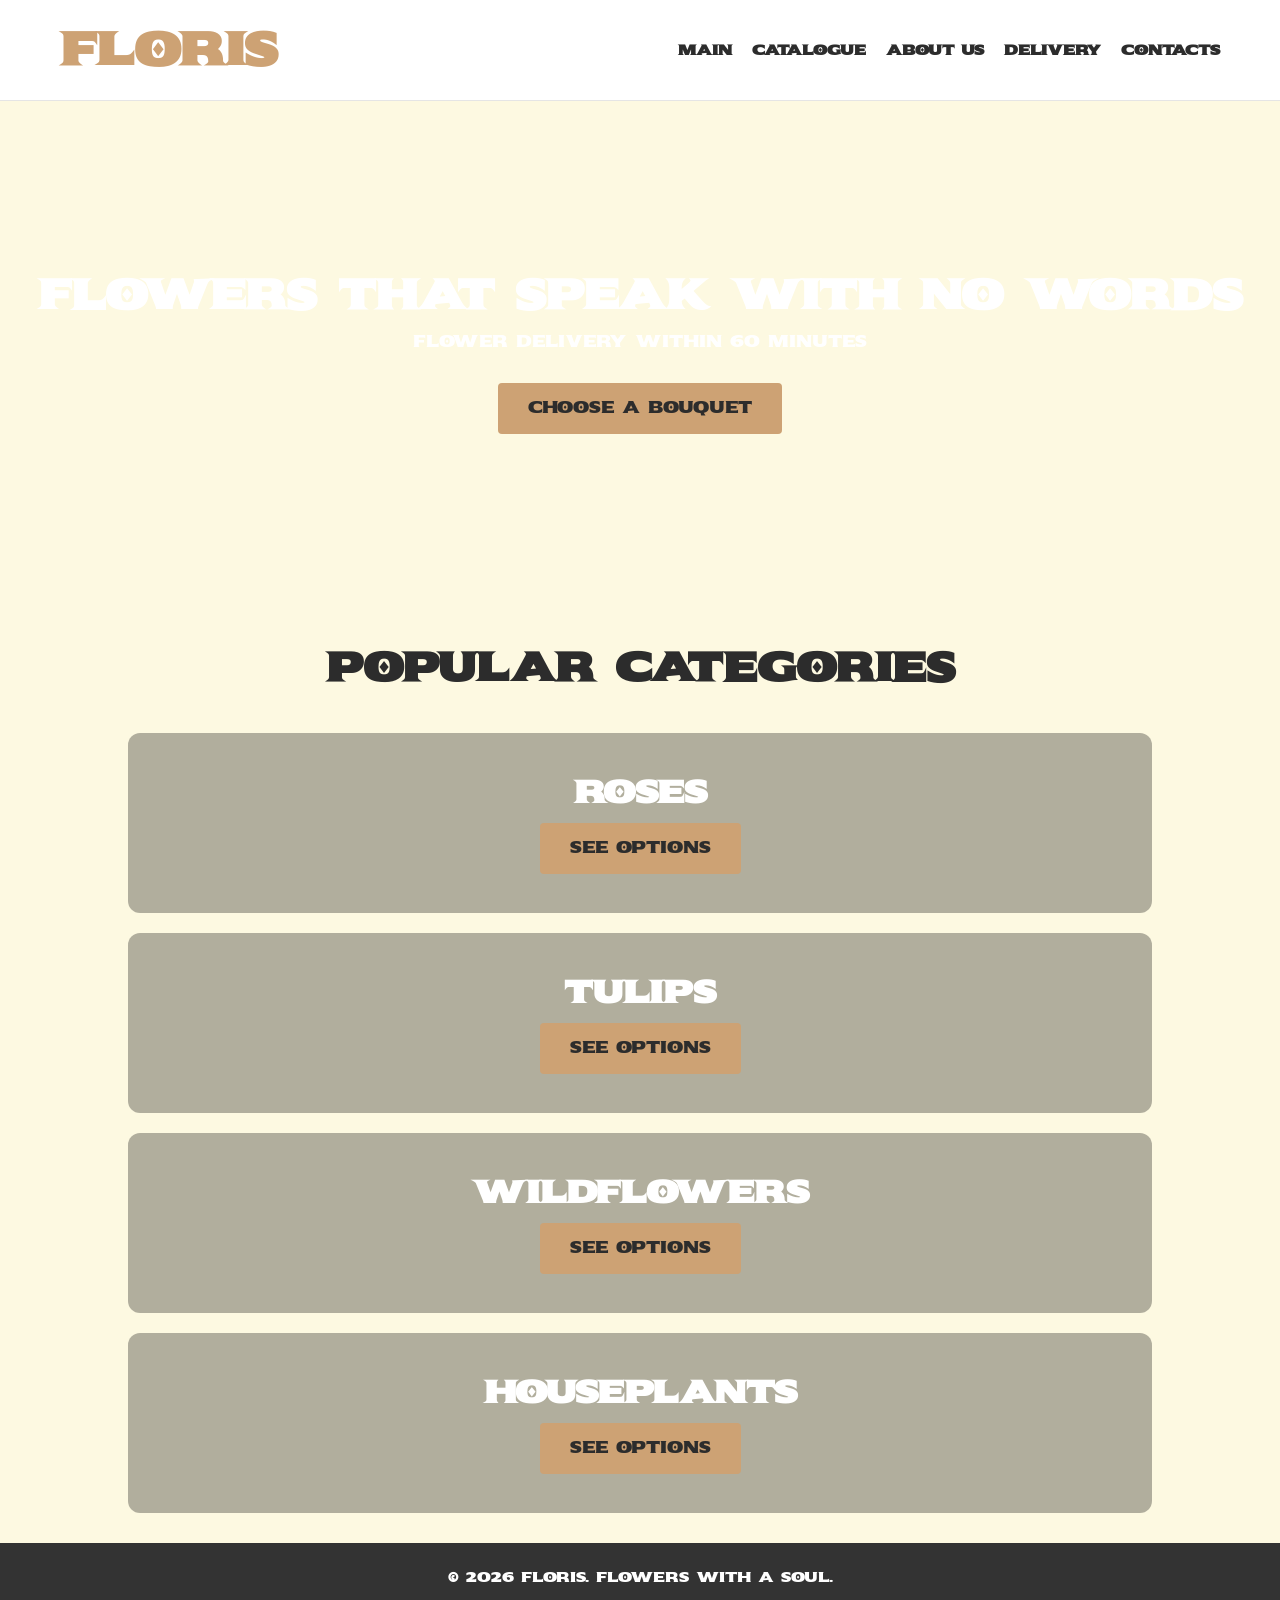
==== index.html @ edd5c046 "Add files via upload" ====
<!DOCTYPE html>
<html lang="uk">

<head>
    <meta charset="UTF-8">
    <title>Floris - Main</title>
    <link rel="stylesheet" href="style.css">
</head>

<body>
    <header>
        <div class="container header-inner">
            <a href="index.html" class="logo">FLORIS</a>
            <input type="checkbox" id="menu-toggle" class="menu-toggle">
            <label for="menu-toggle" class="menu-icon">&#9776;</label>

            <nav>
                <ul>
                    <li><a href="index.html">MAIN</a></li>
                    <li><a href="catalogue.html">CATALOGUE</a></li>
                    <li><a href="about.html">ABOUT US</a></li>
                    <li><a href="delivery.html">DELIVERY</a></li>
                    <li><a href="contacts.html">CONTACTS</a></li>
                </ul>
            </nav>
        </div>
    </header>

    <section class="hero" style="background-image: url('images/banner.png')">
        <h1>FLOWERS THAT SPEAK WITH NO WORDS</h1>
        <p>FLOWER DELIVERY WITHIN 60 MINUTES</p>
        <a href="catalogue.html" class="btn">CHOOSE A BOUQUET</a>
    </section>

    <main class="container">
        <h2 class="categories-title">POPULAR CATEGORIES</h2>

        <div class="category-row" style="background-image: url('images/roses.png')">
            <h3>ROSES</h3>
            <a href="#" class="btn">SEE OPTIONS</a>
        </div>
        <div class="category-row" style="background-image: url('images/tulips.png')">
            <h3>TULIPS</h3>
            <a href="#" class="btn">SEE OPTIONS</a>
        </div>
        <div class="category-row" style="background-image: url('images/wild.png')">
            <h3>WILDFLOWERS</h3>
            <a href="#" class="btn">SEE OPTIONS</a>
        </div>
        <div class="category-row" style="background-image: url('images/house.png')">
            <h3>HOUSEPLANTS</h3>
            <a href="#" class="btn">SEE OPTIONS</a>
        </div>
    </main>

    <footer>© 2026 FLORIS. FLOWERS WITH A SOUL.</footer>
</body>

</html>
---- style.css ----
/* Підключення шрифту */
@import url('https://fonts.googleapis.com/css2?family=Sekuya&display=swap');

/* Базові налаштування */
:root {
    --bg-color: #FDF9E1;
    --accent-color: #CDA274;
    --dark-text: #2C2C2C;
    --white: #FFFFFF;
    --footer-bg: #333333;
}

* {
    box-sizing: border-box;
    margin: 0;
    padding: 0;
}

body {
    font-family: 'Sekuya', sans-serif;
    background-color: var(--bg-color);
    color: var(--dark-text);
    text-transform: uppercase;
    line-height: 1.3;
}

.container {
    max-width: 1200px;
    margin: 0 auto;
    padding: 0 20px;
}

/* Header */
header {
    background-color: var(--white);
    padding: 20px 0;
    border-bottom: 1px solid rgba(0, 0, 0, 0.1);
}

.header-inner {
    display: flex;
    justify-content: space-between;
    align-items: center;
}

.logo {
    font-size: 46px;
    color: var(--accent-color);
    text-decoration: none;
    font-weight: bold;
}

/* Приховуємо чекбокс та іконку на великих екранах */
.menu-toggle {
    display: none;
}

.menu-icon {
    display: none;
    font-size: 35px;
    cursor: pointer;
    color: var(--accent-color);
    user-select: none;
}

nav ul {
    display: flex;
    list-style: none;
    gap: 20px;
}

nav a {
    text-decoration: none;
    color: var(--dark-text);
    font-weight: bold;
    font-size: 14px;
    transition: color 0.3s;
}

nav a:hover {
    color: var(--accent-color);
}

/* Кнопки */
.btn {
    background-color: var(--accent-color);
    color: var(--dark-text);
    padding: 15px 30px;
    border: none;
    border-radius: 4px;
    cursor: pointer;
    font-family: 'Sekuya';
    text-decoration: none;
    display: inline-block;
    transition: opacity 0.3s;
}

.btn:hover {
    opacity: 0.9;
}

/* Footer */
footer {
    background-color: var(--footer-bg);
    color: var(--white);
    text-align: center;
    padding: 25px 0;
    font-size: 14px;
    margin-top: 30px;
    margin-bottom: 30px;
}

/* --- Секції сторінок --- */

/* Головна (Main) */
.hero {
    height: 500px;
    background: linear-gradient(rgba(0, 0, 0, 0.2), rgba(0, 0, 0, 0.2)), url('images/hero.jpg') center/cover;
    display: flex;
    flex-direction: column;
    justify-content: center;
    align-items: center;
    text-align: center;
    color: var(--white);
}

.hero h1 {
    font-size: 42px;
    margin-bottom: 10px;
}

.hero p {
    font-size: 16px;
    margin-bottom: 30px;
}

.categories-title {
    text-align: center;
    font-size: 40px;
    margin: 40px 0;
}

.category-row {
    height: 180px;
    margin: auto;
    margin-bottom: 20px;
    border-radius: 12px;
    max-width: 1024px;
    display: flex;
    flex-direction: column;
    justify-content: center;
    align-items: center;
    background-size: cover;
    background-position: center;
    color: var(--white);
    position: relative;
    overflow: hidden;
}

.category-row::before {
    content: "";
    position: absolute;
    top: 0;
    left: 0;
    width: 100%;
    height: 100%;
    background: rgba(0, 0, 0, 0.3);
}

.category-row h3,
.category-row .btn {
    position: relative;
    z-index: 1;
}

.category-row h3 {
    font-size: 32px;
    margin-bottom: 10px;
}

/* Каталог (Catalogue) */
.toolbar {
    display: flex;
    justify-content: space-between;
    margin: 30px 0;
}

.tool-box {
    background: var(--white);
    padding: 15px 40px;
    border-radius: 8px;
    font-weight: bold;
    box-shadow: 0 2px 5px rgba(0, 0, 0, 0.05);
}

.product-grid {
    display: grid;
    grid-template-columns: repeat(3, 1fr);
    gap: 25px;
    margin-bottom: 40px;
}

.product-card {
    background: var(--white);
    padding: 20px;
    border-radius: 15px;
    text-align: center;
}

.product-card img {
    width: 100%;
    border-radius: 10px;
    margin-bottom: 15px;
    height: 250px;
    object-fit: cover;
}

.product-card h4 {
    margin-bottom: 15px;
    font-size: 18px;
}

.product-card .btn {
    width: 100%;
    font-size: 20px;
}

/* Про нас (About) */
.about-section {
    display: grid;
    grid-template-columns: 1.2fr 1fr;
    gap: 50px;
    padding: 60px 20;
    align-items: center;
}

.about-image img {
    width: 100%;
    border-radius: 20px;
    box-shadow: 0 10px 20px rgba(0, 0, 0, 0.1);
}

.about-text h2 {
    font-size: 45px;
    margin-bottom: 30px;
}

.about-text p {
    margin-bottom: 20px;
    line-height: 1.6;
    font-size: 18px;
}

/* Доставка (Delivery) */
.delivery-grid {
    display: grid;
    grid-template-columns: 1fr 1fr;
    gap: 30px;
    margin-top: 40px;
}

.info-card {
    background: var(--white);
    padding: 40px;
    border-radius: 20px;
    box-shadow: 10px 10px 0 rgba(205, 162, 116, 0.15);
}

.info-card h3 {
    font-size: 35px;
    margin-bottom: 20px;
}

.info-card p {
    font-size: 20px;
}

.payment-card {
    grid-row: span 1;
    display: flex;
    flex-direction: column;
    justify-content: center;
}

/* Контакти (Contacts) */
.contact-layout {
    display: grid;
    grid-template-columns: 1.2fr 1fr;
    gap: 60px;
    padding: 60px 0;
}

.map-box {
    background: var(--white);
    padding: 15px;
    border-radius: 20px;
    text-align: center;
}

.map-box img {
    width: 100%;
    border-radius: 15px;
    margin-bottom: 20px;
}

.map-box h3 {
    font-size: 24px;
}

.contact-info h2 {
    font-size: 48px;
    margin-bottom: 40px;
}

.contact-item {
    margin-bottom: 35px;
}

.contact-item h3 {
    font-size: 28px;
    margin-bottom: 15px;
    color: var(--accent-color);
}

.contact-item p {
    font-size: 20px;
    margin-bottom: 8px;
}

/* Медіа-запит для планшетів та смартфонів (до 768px) */
@media (max-width: 768px) {

    /* Налаштування хедера для правильного позиціонування меню */
    .header-inner {
        position: relative;
        align-items: center;
    }

    /* Показуємо іконку списку */
    .menu-icon {
        display: block;
    }

    /* Ховаємо і відриваємо навігацію з потоку, щоб падала ПОВЕРХ контенту */
    nav {
        display: none;
        position: absolute;
        top: 100%;
        left: 0;
        width: 100%;
        z-index: 999;
        margin-top: 20px;
    }

    /* Вертикальний дизайн самого списку меню */
    nav ul {
        flex-direction: column;
        align-items: center;
        gap: 20px;
        background-color: var(--white);
        padding: 30px 0;
        border-radius: 0 0 15px 15px;
        /* Заокруглені кути знизу */
        box-shadow: 0 15px 25px rgba(0, 0, 0, 0.15);
        /* Тінь для ефекту глибини */
    }

    /* Якщо чекбокс натиснуто, показуємо сусідній тег nav */
    .menu-toggle:checked~nav {
        display: block;
    }

    /* Каталог: 2 товари в ряд */
    .product-grid {
        grid-template-columns: repeat(2, 1fr);
    }

    .toolbar {
        flex-direction: column;
        gap: 15px;
    }

    .search-box {
        width: 100%;
        display: flex;
    }

    .search-box input {
        flex-grow: 1;
    }

    /* Про нас, Доставка, Контакти: 1 колонка замість 2 */
    .info-card {
        padding: 20px;
    }

    .info-card h3 {
        font-size: 24px;
        margin-bottom: 10px;
    }

    .info-card p {
        font-size: 12px;
    }

    .about-section,
    .delivery-grid,
    .contact-layout {
        grid-template-columns: 1fr;
        gap: 30px;
    }

    /* Зменшення великих шрифтів */
    .hero h1 {
        font-size: 32px;
    }

    .about-text h2,
    .contact-info h2 {
        font-size: 36px;
    }

    h2 {
        font-size: 32px !important;
    }
}

/* Медіа-запит для мобільних телефонів (до 480px) */
@media (max-width: 480px) {

    /* Каталог: 1 товар в ряд на смартфонах */
    .product-grid {
        grid-template-columns: 1fr;
    }

    .hero h1 {
        font-size: 26px;
    }

    .hero p {
        font-size: 14px;
    }

    .logo {
        font-size: 36px;
    }

    .info-card {
        padding: 10px;
    }

    .categories-title {
        font-size: 22px !important;
    }

    h2 {
        font-size: 24px !important;
    }

    h3 {
        font-size: 20px !important;
    }

    .category-row h3 {
        font-size: 24px;
    }
}
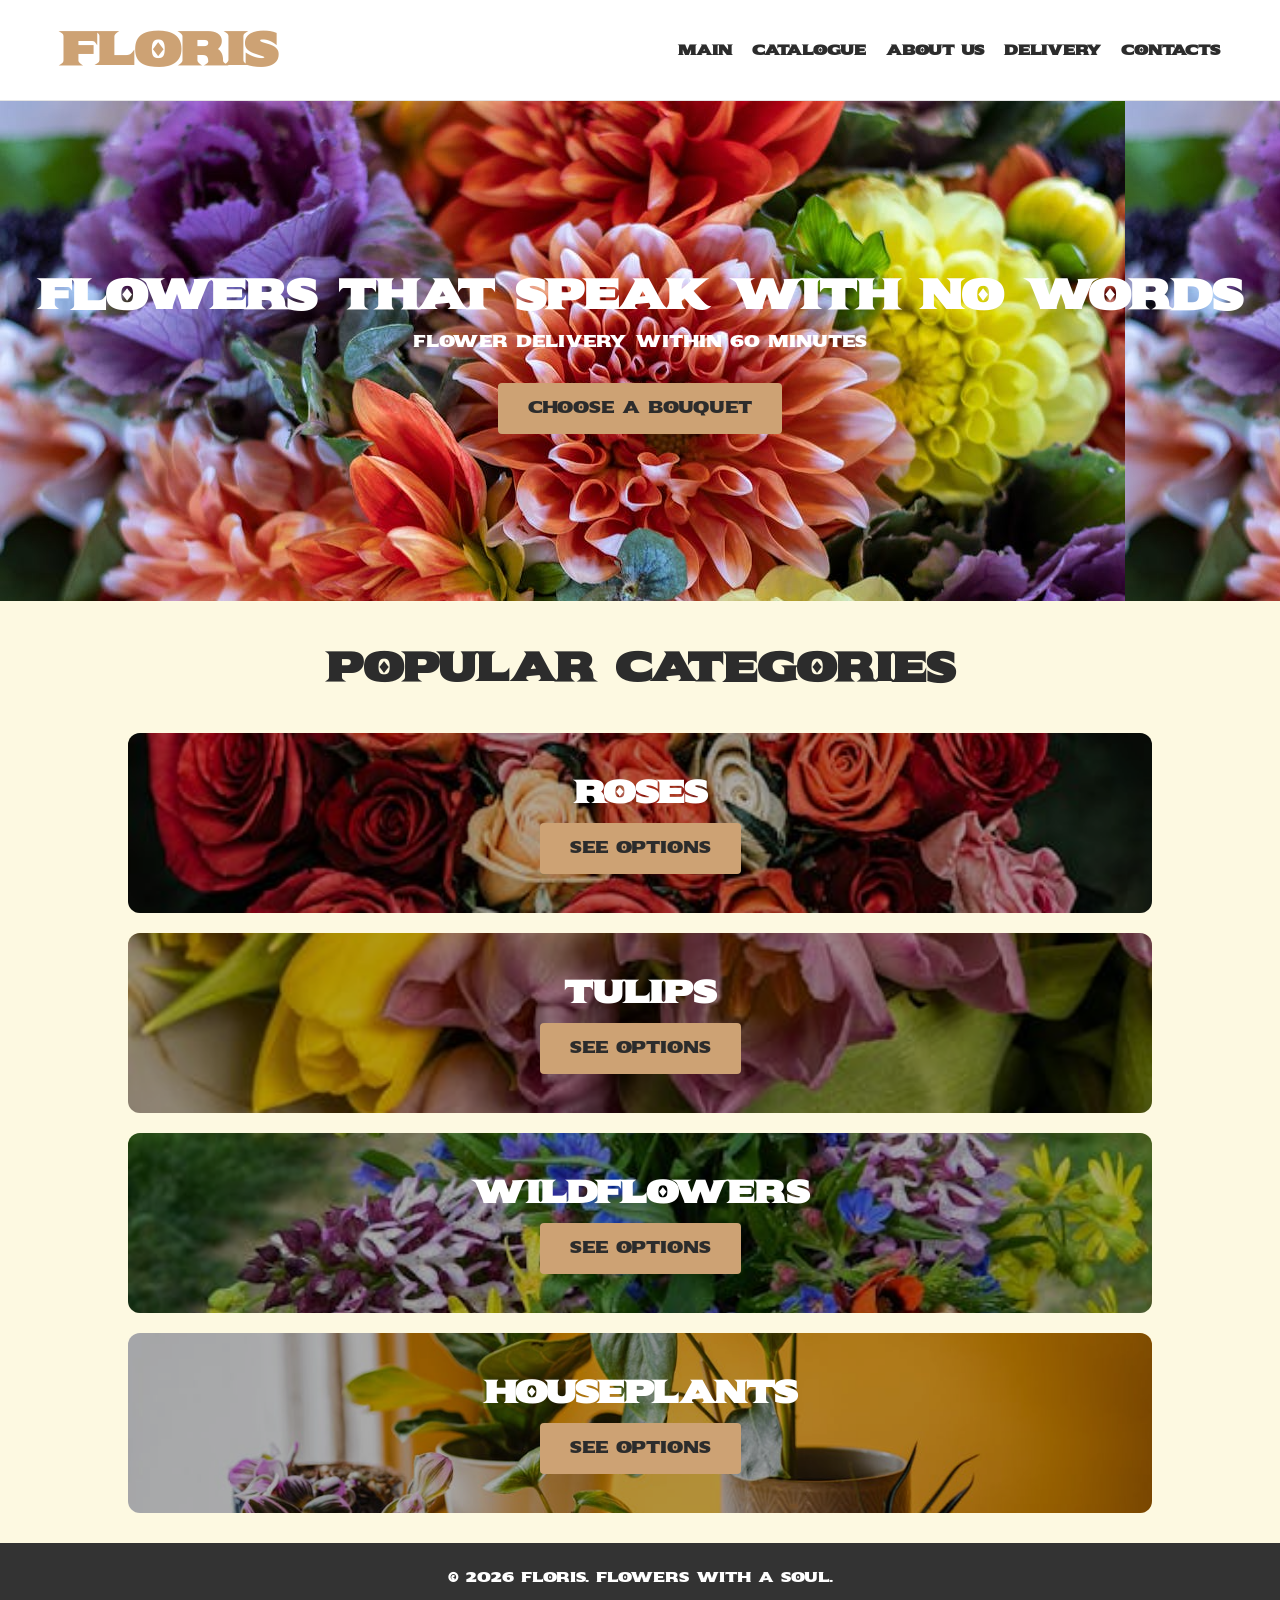
==== commit 6714a670: "Add viewport meta tag for responsive design" ====
--- a/index.html
+++ b/index.html
@@ -3,6 +3,7 @@
 
 <head>
     <meta charset="UTF-8">
+    <meta name="viewport" content="width=device-width, initial-scale=1.0">
     <title>Floris - Main</title>
     <link rel="stylesheet" href="style.css">
 </head>
@@ -56,4 +57,4 @@
     <footer>© 2026 FLORIS. FLOWERS WITH A SOUL.</footer>
 </body>
 
-</html>+</html>
